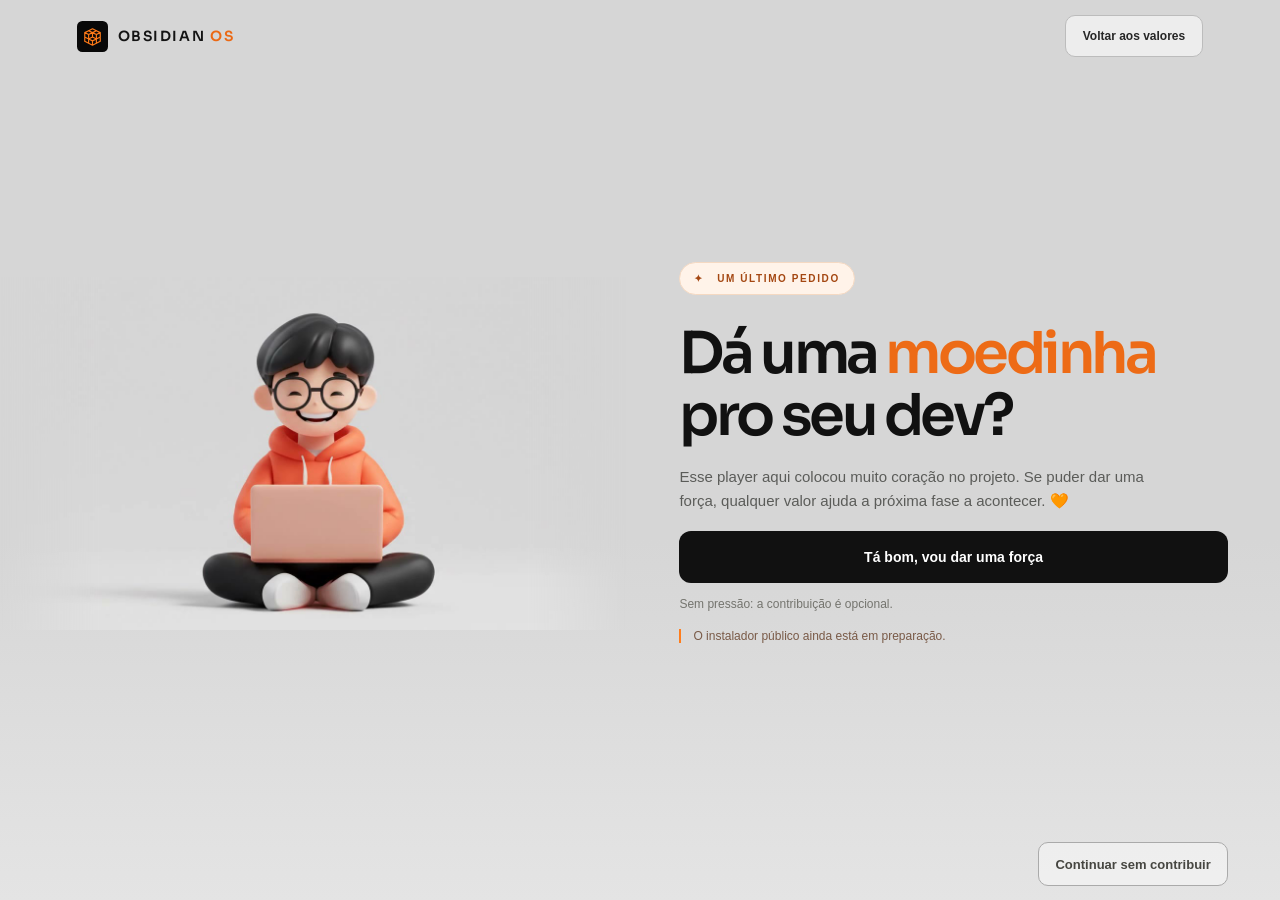
==== site-obsidian-os/moedinha.html @ eca244ea "Obsidian OS 1.0 (r3): instalador, site e documentacao" ====
<!doctype html><html lang="pt-BR"><head><meta charset="utf-8"><meta name="viewport" content="width=device-width,initial-scale=1"><meta name="theme-color" content="#000000"><meta name="description" content="Dê uma força ao projeto Obsidian OS ou continue para o download gratuito."><title>Uma moedinha pro dev? | Obsidian OS</title><link rel="icon" href="favicon.svg?v=obsidian-sete"><link rel="stylesheet" href="apoie.css"><script src="moedinha.js" defer></script></head><body class="coin-page"><header class="top"><a class="brand" href="index.html"><img class="brand-mark" src="favicon.svg?v=obsidian-sete" alt=""> OBSIDIAN <b>OS</b></a><a class="back" href="apoie.html#contribuir">Voltar aos valores</a></header><main class="coin-stage"><div class="weather-scene" aria-hidden="true"><canvas id="weather-canvas"></canvas><div class="rain-overlay"></div></div><section class="coin-layout"><div class="coin-copy"><p class="coin-badge">✦ &nbsp; UM ÚLTIMO PEDIDO</p><h1>Dá uma <em>moedinha</em><br>pro seu dev?</h1><p>Esse player aqui colocou muito coração no projeto. Se puder dar uma força, qualquer valor ajuda a próxima fase a acontecer. 🧡</p><div class="coin-actions"><a class="coin-support" href="apoie.html#contribuir">Tá bom, vou dar uma força</a></div><p class="coin-footnote">Sem pressão: a contribuição é opcional.</p><p class="coin-pending">O instalador público ainda está em preparação.</p></div><div class="coin-visual"><span class="coin-status" hidden>● PLAYER CODANDO</span><div class="video-frame"><video id="dev-video" muted playsinline preload="auto" poster="assets/dev-reacao-poster.jpg" aria-label="Personagem desenvolvedor reage à escolha de apoio"><source src="assets/dev-reacao.mp4" type="video/mp4"></video></div></div></section><a class="coin-continue coin-corner" href="baixar.html">Continuar sem contribuir</a></main><footer><a class="brand" href="index.html"><img class="brand-mark" src="favicon.svg?v=obsidian-sete" alt=""> OBSIDIAN <b>OS</b></a><p>Feito com código, café e uma boa dose de teimosia.</p></footer></body></html>
---- site-obsidian-os/apoie.css ----
@font-face{font-family:Sora;src:url('assets/Sora-SemiBold.ttf')}*{box-sizing:border-box}html{scroll-behavior:smooth}body{margin:0;background:#11100f;color:#f6f2eb;font-family:Arial,sans-serif}a{color:inherit;text-decoration:none}button,input{font:inherit}.top{height:82px;display:flex;align-items:center;justify-content:space-between;padding:0 6%;border-bottom:1px solid #ffffff20}.brand{font-family:Sora,sans-serif;font-size:14px;letter-spacing:.11em}.brand b{color:#bd8b65}.brand-mark{font-size:28px;color:#d2a37e;vertical-align:middle;margin-right:8px}.back{font-size:13px;color:#ccc0b6}.hero{min-height:690px;position:relative;display:flex;align-items:center;overflow:hidden}.hero-copy{padding:90px 0 100px 8%;position:relative;z-index:2;width:62%}.eyebrow{font-size:10px;font-weight:bold;letter-spacing:.2em;color:#d09b74}.eyebrow span{display:inline-block;width:7px;height:7px;background:#d09b74;border-radius:50%;margin-right:8px}.hero h1,.support h2,.closing h2{font-family:Sora,sans-serif;letter-spacing:-.065em;line-height:1.08;margin:28px 0;font-size:clamp(42px,5.3vw,76px)}em{font-style:normal;color:#d29a73}.intro{max-width:480px;color:#c4b9b0;line-height:1.75;font-size:16px}.button{margin-top:22px;display:inline-flex;background:#dda77f;color:#17110e;padding:19px 22px;gap:48px;font-weight:bold;font-size:13px}.button span{font-size:19px}.micro{font-size:9px;letter-spacing:.18em;color:#8c8077;margin-top:22px}.hero-image{position:absolute;inset:0 0 0 34%;background:linear-gradient(90deg,#11100f 0%,transparent 52%),linear-gradient(0deg,#11100f 0%,transparent 32%),url('assets/hero-liberte-console.png') center/cover no-repeat}.vertical{position:absolute;right:2%;bottom:50px;writing-mode:vertical-rl;color:#ac9d91;letter-spacing:.2em;font-size:9px}.ticker{background:#d5a17b;color:#231811;display:flex;gap:3vw;justify-content:center;align-items:center;white-space:nowrap;overflow:hidden;padding:17px;font-family:Sora,sans-serif;font-size:10px;letter-spacing:.12em}.ticker i{font-style:normal}.support{max-width:1300px;margin:auto;padding:140px 7%;display:grid;grid-template-columns:1fr 1.08fr;gap:9%;align-items:start}.support h2{font-size:clamp(42px,5vw,68px)}.support-copy>p:not(.eyebrow){color:#c4b9b0;max-width:410px;line-height:1.8}.aside{border-left:1px solid #b37b54;padding-left:20px;margin-top:45px;font-size:13px}.contribution{background:#201d1a;border:1px solid #ffffff14;padding:36px}.card-head{display:flex;justify-content:space-between}.card-head span:first-child{color:#bd967a;letter-spacing:.16em;font-size:9px}.card-head h3{font-family:Sora,sans-serif;font-size:19px;margin:12px 0 25px}.spark{font-size:28px;color:#d3a079}.amounts{display:grid;grid-template-columns:repeat(3,1fr);gap:9px}.amounts button{min-height:70px;border:1px solid #51463e;background:#292521;color:#f4eee8;cursor:pointer;font-weight:bold}.amounts button:hover,.amounts button.selected{border-color:#e4ae86;background:#3b2e26}.amounts small{display:block;font-size:8px;letter-spacing:.08em;color:#d9aa87;margin-top:6px}.contribution label{display:block;margin:27px 0 10px;font-size:12px;color:#d3cbc4}.input-wrap{display:flex;align-items:center;border:1px solid #51463e;background:#171513;padding:0 15px;color:#c7a890}.input-wrap input{background:transparent;border:0;outline:0;color:white;width:100%;padding:16px 12px}.input-wrap:focus-within{outline:2px solid #dfa980}.help,.payment-note{font-size:11px;color:#aa9c91;line-height:1.6}.checkout{width:100%;margin-top:16px;background:#a3795d;color:#211812;border:0;padding:18px;font-weight:bold;display:flex;justify-content:space-between}.payment-note{text-align:center;margin:16px 0 0}.closing{text-align:center;background:#1b1816;padding:120px 20px}.closing h2{font-size:clamp(38px,4.5vw,62px)}.closing>p:not(.eyebrow){max-width:500px;margin:0 auto;color:#c4b9b0;line-height:1.8}.closing a{display:inline-block;margin-top:35px;border-bottom:1px solid #d29a73;padding-bottom:10px;font-size:13px;font-weight:bold}.closing a span{margin-left:25px;color:#d29a73}footer{padding:35px 6%;display:flex;align-items:center;justify-content:space-between;gap:20px;color:#a99d93;font-size:12px}footer .brand{color:#f6f2eb}a:focus-visible,button:focus-visible{outline:2px solid #f0c39f;outline-offset:4px}@media(max-width:760px){.top{height:68px}.hero{min-height:auto;align-items:end}.hero-image{inset:0;height:420px;background:linear-gradient(0deg,#11100f 0%,transparent 65%),url('assets/hero-liberte-console.png') 63% center/cover}.hero-copy{padding:300px 6% 65px;width:100%}.hero h1{font-size:clamp(39px,10vw,60px)}.vertical{display:none}.ticker{justify-content:flex-start}.support{padding:85px 6%;grid-template-columns:1fr;gap:40px}.contribution{padding:24px 18px}.amounts{grid-template-columns:repeat(2,1fr)}.closing{padding:85px 6%}footer{align-items:flex-start;flex-direction:column}footer p{margin:0}}

/* A little side-scrolling world, drawn especially for the support section. */
.support{position:relative;isolation:isolate;max-width:none;overflow:hidden;padding:140px max(7%,calc((100% - 1120px)/2));gap:clamp(55px,7vw,110px);min-height:760px;align-items:center}.support-copy,.contribution{position:relative;z-index:2}.game-world{position:absolute;inset:0;z-index:-1;overflow:hidden;background:#438fc4}.game-sky{position:absolute;inset:0;background:linear-gradient(180deg,#397fad 0%,#6fb0c9 75%,#a8cfbd 100%)}.game-cloud{position:absolute;width:138px;height:32px;background:#e4f5ed;box-shadow:8px 8px 0 #c0e2d9;opacity:.76;image-rendering:pixelated}.game-cloud:before,.game-cloud:after{content:"";position:absolute;background:inherit}.game-cloud:before{width:50px;height:22px;left:23px;top:-20px}.game-cloud:after{width:43px;height:38px;left:67px;top:-29px}.cloud-one{left:9%;top:13%}.cloud-two{left:44%;top:24%;transform:scale(.65)}.cloud-three{right:6%;top:10%;transform:scale(.85)}.game-hill{position:absolute;bottom:48px;background:#4e9b69;clip-path:polygon(0 100%,8% 66%,18% 66%,18% 45%,27% 45%,27% 26%,39% 26%,39% 14%,53% 14%,53% 26%,65% 26%,65% 44%,75% 44%,75% 66%,86% 66%,100% 100%)}.hill-far{left:-7%;width:49%;height:260px;background:#7bb67d}.hill-near{left:8%;width:42%;height:190px;background:#3d8058}.hill-right{right:-7%;width:51%;height:280px;background:#57966b}.game-ground{position:absolute;bottom:0;left:0;right:0;height:66px;background:repeating-linear-gradient(90deg,#754b35 0 38px,#86583b 38px 40px,#754b35 40px 80px);border-top:13px solid #8cc45e;box-shadow:inset 0 8px 0 #a46e43}.coin-trail{position:absolute;top:12%;left:31%;display:flex;gap:17px;transform:rotate(-7deg)}.coin-trail span{width:25px;height:34px;background:#ffdb58;border:4px solid #bc7d29;box-shadow:inset 4px 0 #fff099,3px 4px 0 #986128;clip-path:polygon(20% 0,80% 0,100% 20%,100% 80%,80% 100%,20% 100%,0 80%,0 20%);animation:coin-float 2.5s ease-in-out infinite}.coin-trail span:nth-child(2){animation-delay:.15s}.coin-trail span:nth-child(3){animation-delay:.3s}.coin-trail span:nth-child(4){animation-delay:.45s}.coin-trail span:nth-child(5){animation-delay:.6s}.game-blocks{position:absolute;left:39%;bottom:115px;display:flex;gap:4px;transform:rotate(-3deg)}.game-blocks b{display:grid;place-items:center;width:53px;height:53px;background:#de9650;color:#fff0b7;border:5px solid #8c5839;box-shadow:inset 3px 3px #ffcc81,4px 5px #563d30;font:bold 27px Sora,sans-serif}.game-blocks b:nth-child(2){background:#f7c455}.support-copy .game-label{display:inline-block;background:#174d67;color:#ffe49b;padding:10px 13px;box-shadow:4px 4px #1c6480}.support h2{color:#fffdf1;text-shadow:4px 5px 0 #286987}.support h2 em{color:#ffdf72}.support-copy>p:not(.eyebrow){color:#123c4d;font-weight:600}.support-copy .aside{border-left:3px solid #f9d36c;background:#e5f3e4d9;padding:15px 18px;box-shadow:5px 5px #356c70;max-width:360px}.support-copy .game-caption{display:inline-flex!important;align-items:center;gap:10px;margin:18px 0 0;background:#173f4e;color:#fff2be!important;padding:10px 12px;font-size:10px;letter-spacing:.12em;box-shadow:4px 4px #326d6f}.game-caption span{color:#ffdc64;font-size:16px}.contribution{background:#201d1af5;border:2px solid #f4c070;box-shadow:9px 9px 0 #285b63,0 18px 55px #164b5d45}.contribution .amounts button{transition:transform .15s,border-color .15s,background .15s}.contribution .amounts button:hover{transform:translateY(-3px)}.contribution .amounts button.selected{border-color:#ffdb69;background:#5a412a;box-shadow:inset 0 -4px 0 #a56d37}.contribution .checkout{background:#f3c35d;color:#302114;cursor:pointer}.contribution .checkout:disabled{cursor:wait;opacity:.65}@keyframes coin-float{0%,100%{translate:0 0}50%{translate:0 -8px}}@media(max-width:760px){.support{padding:90px 6% 110px;gap:38px;min-height:0}.cloud-one{top:7%;left:3%;transform:scale(.65)}.cloud-two{top:18%;left:58%;transform:scale(.5)}.cloud-three{display:none}.coin-trail{top:3%;left:auto;right:8%;gap:8px;transform:scale(.7)}.game-blocks{left:auto;right:4%;bottom:72px;transform:scale(.7);transform-origin:right bottom}.hill-far,.hill-near,.hill-right{width:80%}.support-copy .aside{margin-top:26px}.contribution{box-shadow:6px 6px 0 #285b63}.game-ground{height:52px}}@media(prefers-reduced-motion:reduce){.coin-trail span{animation:none}.contribution .amounts button{transition:none}}

/* Obsidian arcade: piano black, orange and collectible power-up cards. */
body{background:#000}.top{background:#050505}.hero-image{background-image:linear-gradient(90deg,#000 0%,transparent 52%),linear-gradient(0deg,#000 0%,transparent 32%),url('assets/hero-liberte-console.png')}.hero{background:#000}.button,.checkout{background:#ff7900}.ticker{background:#ff7800;color:#160b00}.closing{background:#080808}.brand b,em,.eyebrow{color:#ff8a24}.support{min-height:850px;background:#000;grid-template-columns:.8fr 1.2fr}.game-world{background:#050505}.game-sky{background:radial-gradient(ellipse at 25% 65%,#4a1a08 0%,#180a05 23%,#050505 57%,#000 100%)}.game-cloud{opacity:.1;background:#ffad54;box-shadow:8px 8px #a34813}.game-hill{opacity:.4}.hill-far{background:#653011}.hill-near{background:#291209}.hill-right{background:#52200d}.game-ground{height:48px;background:repeating-linear-gradient(90deg,#14100e 0 39px,#2e190f 39px 41px);border-color:#f37317;box-shadow:0 -4px 30px #ff6a003d}.game-blocks{opacity:.65}.game-blocks b{background:#3b1e10;border-color:#e5792c;box-shadow:inset 3px 3px #a74c18,4px 5px #000;color:#ffd095}.game-blocks b:nth-child(2){background:#d75b0c}.coin-trail span{background:#ffb335;border-color:#e56d13;box-shadow:inset 4px 0 #ffe29a,3px 4px #65300c}.support-copy .game-label{border:1px solid #9d3c0a;border-radius:30px;background:#261008;color:#ffab5c;box-shadow:none}.support h2{color:#fff;text-shadow:none}.support h2 em{color:#ff7918}.support-copy>p:not(.eyebrow){color:#c2bbb6;font-weight:400}.support-copy .aside{background:#12100f;color:#e7d7ca!important;border-left:3px solid #ff7d1c;box-shadow:none;border-radius:0 12px 12px 0}.support-copy .game-caption{background:#211006;border:1px solid #70320e;border-radius:24px;color:#ffb969!important;box-shadow:none}.contribution{border:1px solid #3a302a;background:linear-gradient(145deg,#211e1c,#111 56%,#080808);border-radius:28px;padding:30px;box-shadow:0 24px 75px #000,0 0 0 6px #ffffff05}.card-head{align-items:center}.card-head span:first-child{color:#ff9a4c}.card-head h3{margin:10px 0 22px;color:#fff}.spark{color:#ff7b17}.amounts{gap:10px}.contribution .amounts button{position:relative;display:flex;align-items:flex-start;justify-content:flex-end;flex-direction:column;overflow:hidden;min-height:150px;padding:14px;border-radius:16px;border:1px solid #ffffff22;text-align:left;background:linear-gradient(150deg,#32241b,#1f1916 64%,#100e0d);box-shadow:inset 0 1px #ffffff20;transition:transform .18s,border-color .18s,box-shadow .18s}.contribution .amounts button:before{content:"";position:absolute;width:75px;height:75px;right:-20px;top:-18px;border:1px solid #ffab6c55;border-radius:50%;box-shadow:0 0 0 14px #ff91000a,0 0 0 28px #ff910008}.contribution .amounts button:nth-child(2){background:linear-gradient(145deg,#6d270d,#2b160d)}.contribution .amounts button:nth-child(3){background:linear-gradient(145deg,#ff8f24,#c74308)}.contribution .amounts button:nth-child(4){background:linear-gradient(145deg,#8d3f0e,#2d1a0e)}.contribution .amounts button:nth-child(5){background:linear-gradient(145deg,#683117,#241611)}.contribution .amounts button:nth-child(6){background:linear-gradient(145deg,#3d2c1b,#18110b)}.contribution .amounts button:hover{transform:translateY(-5px);border-color:#ffab66}.contribution .amounts button.selected{border:2px solid #ffe3b3;box-shadow:0 0 0 2px #ff7900,0 7px 22px #ff6b003b,inset 0 1px #fff6}.level-icon{display:grid;place-items:center;width:37px;height:37px;margin-bottom:auto;border-radius:12px;color:#ffb047;background:#0d0b0aaa;font-size:20px}.level-name{font-size:9px;letter-spacing:.14em;color:#ffd5ab;margin:12px 0 5px}.amounts strong{font-family:Sora,sans-serif;font-size:16px;letter-spacing:-.03em;color:#fff}.amounts small{font-size:8px;letter-spacing:.09em;color:#ffc49b;margin-top:5px}.contribution label{color:#e9ddd4}.input-wrap{border-radius:12px;background:#070707;border-color:#58453a}.contribution .checkout{border-radius:12px;background:#ff780d;color:#160900;font-size:14px}.payment-note{color:#baa99e}.closing em{color:#ff7918}@media(max-width:760px){.hero-image{background-image:linear-gradient(0deg,#000 0%,transparent 65%),url('assets/hero-liberte-console.png')}.support{padding:80px 6% 90px}.contribution{padding:20px 15px;border-radius:22px}.contribution .amounts button{min-height:135px;padding:12px}.game-hill{opacity:.3}.game-blocks{bottom:47px}.support-copy .aside{max-width:100%}}@media(prefers-reduced-motion:reduce){.contribution .amounts button{transition:none}}
.free-download{display:flex;align-items:center;justify-content:space-between;margin-top:15px;padding:16px 18px;border:1px solid #594237;border-radius:12px;color:#f7e2d1;font-weight:bold;font-size:13px}.free-download:hover{border-color:#ff8a24;background:#ff8a2410}.free-note{text-align:center;color:#aa9c91;font-size:11px;margin:9px 0 0}.download-page{min-height:calc(100vh - 150px);display:grid;place-items:center;padding:80px 6%;background:radial-gradient(circle at 50% 30%,#321406,#000 56%)}.download-panel{max-width:680px;width:100%;padding:clamp(28px,6vw,60px);background:#121110;border:1px solid #543523;border-radius:24px;box-shadow:0 25px 80px #000}.download-panel h1{font:clamp(35px,6vw,59px)/1.1 Sora,sans-serif;letter-spacing:-.05em}.download-panel>p:not(.eyebrow){color:#cbbfb5;line-height:1.7}.download-panel .button{border:0}.download-panel .button[aria-disabled=true]{background:#50362a;color:#d0b8a9;cursor:not-allowed}.release-details{font-size:12px;overflow-wrap:anywhere}.verification{padding:12px 15px;border-left:3px solid #ff7918;background:#271408;border-radius:0 9px 9px 0}
.release-warning{max-width:460px;color:#ffd5b1;background:#2b160b;border-left:3px solid #ff8a24;padding:12px 15px;font-size:12px;line-height:1.6}.release-warning[hidden]{display:none}
.coin-dialog{position:fixed;margin:auto;width:min(440px,calc(100% - 32px));max-height:calc(100dvh - 32px);overflow:auto;background:radial-gradient(circle at 50% 27%,#48200a,#17100c 48%,#080808 100%);color:#fff;border:1px solid #864118;border-radius:28px;padding:0;box-shadow:0 30px 100px #000b,0 0 0 6px #ffffff0a}.coin-dialog::backdrop{background:#000c;backdrop-filter:blur(5px)}.coin-dialog-inner{text-align:center;padding:24px 32px 26px}.coin-close{position:absolute;top:14px;right:15px;display:grid;place-items:center;width:34px;height:34px;background:#ffffff0c;border:1px solid #ffffff26;border-radius:50%;color:#f2d7c0;font-size:23px;cursor:pointer}.coin-kicker{color:#ffab62;letter-spacing:.18em;font-size:9px;font-weight:bold}.mascot-art{max-width:205px;height:150px;margin:0 auto}.mascot-art svg{width:100%;height:100%}.coin-dialog h2{font:clamp(26px,5vw,35px)/1.1 Sora,sans-serif;letter-spacing:-.045em;margin:10px 0 15px}.coin-dialog h2 em{color:#ff831d}.coin-dialog #coin-description{font-size:14px;line-height:1.65;color:#d5c6bb;margin:0 auto 23px;max-width:340px}.coin-support{display:flex;justify-content:space-between;width:100%;padding:16px 18px;border:0;border-radius:12px;background:#ff7a11;color:#1b0b00;font-size:14px;font-weight:bold;cursor:pointer}.coin-support:hover{background:#ff9a46}.coin-continue{display:block;margin:17px auto 0;width:fit-content;color:#e6d9d0;font-size:13px;text-decoration:underline;text-underline-offset:4px}.coin-footnote{margin:10px 0 0;font-size:11px;color:#a7968b}@media(max-height:650px){.coin-dialog-inner{padding-top:18px}.mascot-art{height:100px}.coin-dialog h2{font-size:26px}.coin-dialog #coin-description{margin-bottom:14px}}
.face-happy,.extra-tear{opacity:0;transition:opacity .18s ease}.face-sad{opacity:1;transition:opacity .18s ease}.coin-dialog[data-mood="happy"] .face-sad{opacity:0}.coin-dialog[data-mood="happy"] .face-happy{opacity:1}.coin-dialog[data-mood="happy"] .mascot-art svg{animation:mascot-happy .55s ease-in-out infinite alternate}.coin-dialog[data-mood="cry"] .extra-tear{opacity:1}.coin-dialog[data-mood="cry"] .tear,.coin-dialog[data-mood="cry"] .extra-tear{animation:mascot-cry .65s ease-in-out infinite alternate}.coin-dialog[data-mood="cry"] .mascot-art svg{animation:mascot-sad .65s ease-in-out infinite alternate}@keyframes mascot-happy{to{transform:translateY(-7px) rotate(3deg)}}@keyframes mascot-sad{to{transform:translateY(3px) rotate(-2deg)}}@keyframes mascot-cry{to{transform:translateY(5px);opacity:.55}}@media(prefers-reduced-motion:reduce){.face-happy,.face-sad,.extra-tear{transition:none}.coin-dialog[data-mood] .mascot-art svg,.coin-dialog[data-mood] .tear,.coin-dialog[data-mood] .extra-tear{animation:none}}
.coin-page{background:#000}.coin-stage{min-height:calc(100vh - 150px);display:flex;align-items:center;padding:65px 7%;background:radial-gradient(ellipse at 74% 50%,#331406 0%,#0c0603 32%,#000 68%)}.coin-layout{width:min(1200px,100%);margin:auto;display:grid;grid-template-columns:1fr 1.12fr;align-items:center;gap:clamp(40px,7vw,105px)}.coin-badge{display:inline-block;border:1px solid #70320e;border-radius:50px;padding:10px 14px;color:#ffab62;background:#211006;font-size:10px;letter-spacing:.16em;font-weight:bold}.coin-copy h1{font:clamp(45px,5.6vw,78px)/1.08 Sora,sans-serif;letter-spacing:-.06em;margin:25px 0}.coin-copy h1 em{color:#ff7918}.coin-copy>p:not(.coin-badge):not(.coin-footnote):not(.coin-pending){max-width:465px;color:#cec2b8;line-height:1.75;font-size:16px}.coin-actions{max-width:430px;margin-top:32px}.coin-actions .coin-support{align-items:center}.coin-actions .coin-continue{display:flex;justify-content:space-between;width:100%;margin:12px 0 0;padding:15px 18px;text-decoration:none;border:1px solid #564034;border-radius:12px}.coin-actions .coin-continue:hover{border-color:#ff8a24;background:#ff8a2412}.coin-copy .coin-footnote{font-size:12px;color:#ab9c90;margin-top:14px}.coin-pending{font-size:12px;color:#ffc99f;border-left:2px solid #ff7d1c;padding-left:12px;margin-top:26px}.coin-visual{background:linear-gradient(145deg,#252220,#0b0a09);padding:13px;border:1px solid #49342a;border-radius:25px;box-shadow:0 25px 100px #000,0 0 80px #ff72000b}.coin-visual-top,.coin-visual-bottom{display:flex;justify-content:space-between;gap:15px;color:#c9a993;font-size:9px;letter-spacing:.14em;font-weight:bold;padding:11px 9px 16px}.coin-status{color:#ff9d48;text-align:right}.video-frame{overflow:hidden;border-radius:14px;background:#d5d5d5;aspect-ratio:16/9}.video-frame video{display:block;width:100%;height:100%;object-fit:cover}.coin-visual-bottom{padding:16px 9px 9px;color:#987b69}@media(max-width:760px){.coin-stage{padding:50px 6% 75px}.coin-layout{grid-template-columns:1fr;gap:35px}.coin-copy h1{font-size:clamp(44px,11vw,62px)}.coin-visual{grid-row:1}.coin-visual-top,.coin-visual-bottom{font-size:8px}.coin-actions{max-width:none}}
.coin-stage{position:relative;padding-bottom:120px}.coin-corner{position:absolute;right:clamp(24px,4vw,70px);bottom:32px;display:flex;align-items:center;gap:18px;margin:0;padding:12px 16px;color:#ded2ca;font-size:13px;text-decoration:underline;text-underline-offset:4px;border-radius:10px}.coin-corner:hover,.coin-corner:focus-visible{color:#fff;background:#211006}.coin-corner span{color:#ff8a24}@media(max-width:760px){.coin-stage{padding-bottom:115px}.coin-corner{right:6%;bottom:30px}}
.coin-stage{isolation:isolate;background:linear-gradient(#91ddf2 0%,#beecc8 58%,#76be68 100%);overflow:hidden}.weather-scene{position:absolute;inset:0;z-index:-1;pointer-events:none}.weather-scene canvas{width:100%;height:100%;display:block}.coin-layout,.coin-corner{z-index:1}.coin-copy{background:rgba(8,13,15,.84);padding:clamp(24px,3vw,42px);border-radius:24px;border:1px solid #ffffff29;box-shadow:0 22px 65px #243b3433;backdrop-filter:blur(7px)}.coin-corner{background:#0b1919d9;border:1px solid #ffffff42;color:#fff;box-shadow:0 8px 24px #16462944}.coin-corner:hover,.coin-corner:focus-visible{background:#152b29}.coin-pending{color:#ffd4b1}@media(max-width:760px){.coin-copy{padding:24px}.coin-corner{background:#0b1919ed}.coin-stage{align-items:flex-start}}
.coin-page{--storm:0}.weather-scene canvas{filter:brightness(calc(1 - var(--storm)*.42)) saturate(calc(1 - var(--storm)*.38));transition:filter .6s ease}.rain-overlay{position:absolute;inset:-50%;pointer-events:none;opacity:calc(var(--storm)*.72);background:repeating-linear-gradient(105deg,transparent 0 33px,#d4edfa99 34px 35px,transparent 36px 65px);background-size:100% 100%;animation:rain-fall 1s linear infinite;transition:opacity .6s ease}@keyframes rain-fall{to{transform:translateY(55px)}}@media(prefers-reduced-motion:reduce){.rain-overlay{animation:none}.weather-scene canvas,.rain-overlay{transition:none}}
@media(min-width:761px) and (min-height:600px){.coin-page{height:100svh;overflow:hidden}.coin-page .top{height:72px}.coin-page>footer{display:none}.coin-stage{height:calc(100svh - 72px);min-height:0;padding:clamp(18px,3vh,36px) clamp(32px,5vw,80px) 72px}.coin-layout{max-width:1200px;grid-template-columns:minmax(0,.95fr) minmax(0,1.05fr);gap:clamp(28px,5vw,80px);max-height:100%}.coin-copy{padding:clamp(20px,3vh,34px)}.coin-copy h1{font-size:clamp(38px,min(5vw,8vh),68px);margin:clamp(12px,2vh,22px) 0}.coin-copy>p:not(.coin-badge):not(.coin-footnote):not(.coin-pending){font-size:clamp(13px,1.7vh,16px);line-height:1.6}.coin-actions{margin-top:clamp(14px,2vh,24px)}.coin-pending{margin-top:clamp(12px,2vh,22px)}.coin-visual{max-width:min(100%,calc((100svh - 230px)*1.78));justify-self:center;width:100%}.coin-corner{bottom:18px}}
/* Two-panel composition: playful world on the left, clean choices on the right. */
.coin-page{background:#fff;color:#181815}.coin-page .top{background:#fff;border-bottom:0;color:#141414}.coin-page .brand b{color:#eb6813}.coin-page .back{color:#555}.coin-stage{background:#fff;padding:0 0 70px;min-height:calc(100svh - 72px);align-items:stretch}.weather-scene{inset:0 51% 0 0;border-radius:0 25px 25px 0;overflow:hidden;background:#91ddf2}.coin-layout{width:100%;max-width:none;grid-template-columns:49% 51%;gap:0;align-items:center}.coin-visual{grid-column:1;grid-row:1;justify-self:center;width:min(82%,650px);max-width:650px;padding:10px;background:rgba(255,255,255,.82);border:1px solid #ffffffa8;border-radius:22px;box-shadow:0 24px 70px #1655473d;backdrop-filter:blur(4px)}.coin-visual-top,.coin-visual-bottom{color:#284d49}.coin-status{color:#c65a13}.coin-copy{grid-column:2;grid-row:1;width:min(76%,510px);justify-self:center;background:none;color:#141414;border:0;box-shadow:none;backdrop-filter:none;padding:24px}.coin-copy h1{color:#111;font-size:clamp(43px,4.5vw,70px);line-height:1.08}.coin-copy h1 em{color:#ed6b16}.coin-copy>p:not(.coin-badge):not(.coin-footnote):not(.coin-pending){color:#5b5c59;font-size:15px}.coin-badge{background:#fff3e9;border-color:#f5d9c2;color:#a44712}.coin-copy .coin-footnote{color:#74746e}.coin-pending{color:#795a47}.coin-actions .coin-support{background:#111;color:#fff;max-width:100%;padding:17px 19px}.coin-actions .coin-support:hover{background:#ed6b16;color:#fff}.coin-corner{right:clamp(25px,4vw,70px);background:transparent;color:#464641;border:1px solid #dededb;box-shadow:none;text-decoration:none}.coin-corner:hover,.coin-corner:focus-visible{background:#f9f1eb;color:#111;border-color:#ed9c64}.coin-corner span{color:#d15b10}.coin-stage .rain-overlay{border-radius:0 25px 25px 0}.coin-page>footer{background:#fff;color:#555}.coin-page>footer .brand{color:#111}@media(min-width:761px) and (min-height:600px){.coin-stage{height:calc(100svh - 72px);padding:0 0 65px}.coin-layout{max-width:none;grid-template-columns:49% 51%;gap:0}.coin-copy{width:min(78%,510px);padding:clamp(18px,3vh,32px)}.coin-copy h1{font-size:clamp(37px,min(4.5vw,7vh),65px);margin:clamp(10px,2vh,22px) 0}.coin-visual{max-width:min(82%,calc((100svh - 230px)*1.78));width:82%}.coin-corner{bottom:14px}}@media(max-width:760px){.coin-stage{display:block;padding:0 18px 100px}.weather-scene{inset:0 0 auto;height:320px;border-radius:0 0 22px 22px}.coin-layout{display:flex;flex-direction:column;gap:0}.coin-visual{margin-top:28px;width:min(94%,520px);max-width:520px}.coin-copy{width:min(100%,520px);padding:30px 8px 10px}.coin-copy h1{font-size:clamp(40px,10vw,58px)}.coin-corner{right:18px;bottom:25px;background:#fff}.coin-page>footer{padding:24px 6%}}
@media(max-width:760px){.coin-visual{order:-1}.coin-copy{order:0}}
/* Keep the developer and the weather together in one visual panel. */
.weather-scene .dev-in-world{position:absolute;inset:0;width:100%;height:100%;object-fit:cover;object-position:center center;mix-blend-mode:multiply;pointer-events:none}.weather-scene .rain-overlay{z-index:2}.coin-layout{grid-template-columns:49% 51%}.coin-copy{grid-column:2}.coin-visual{display:none}@media(max-width:760px){.coin-stage{padding-top:0}.weather-scene{position:relative;inset:auto;height:clamp(310px,100vw,430px);width:100%;margin:0;border-radius:0 0 22px 22px}.coin-layout{display:block}.coin-copy{margin:0 auto}.coin-corner{bottom:25px}}
/* Landscape spans the page; the original video remains in a rounded window. */
.coin-stage{background:linear-gradient(#91ddf2 0%,#beecc8 58%,#76be68 100%)}.weather-scene{inset:0;border-radius:0;background:#91ddf2}.coin-visual{display:block;grid-column:1;grid-row:1;position:relative;width:min(85%,650px);padding:0;background:#d5d5d5;border:0;border-radius:24px;overflow:hidden;box-shadow:0 22px 75px #214e3b4a;backdrop-filter:none}.coin-visual .video-frame{aspect-ratio:16/9;border-radius:24px;background:#d5d5d5}.coin-visual .video-frame video{object-fit:contain}.coin-copy{background:#fffffff0;border:1px solid #ffffffac;border-radius:24px;box-shadow:0 18px 65px #24533d26;backdrop-filter:blur(10px)}.coin-corner{background:#fffffff0;border-color:#d6d8d0}.coin-corner:hover,.coin-corner:focus-visible{background:#fff}.coin-stage .rain-overlay{border-radius:0}@media(min-width:761px) and (min-height:600px){.coin-visual{width:85%;max-width:min(85%,calc((100svh - 200px)*1.78))}}@media(max-width:760px){.weather-scene{position:absolute;inset:0;width:auto;height:auto;margin:0;border-radius:0}.coin-visual{display:block;order:-1;width:min(100%,520px);margin:28px auto 0}.coin-copy{width:min(100%,520px);margin:26px auto 0;padding:24px}.coin-corner{background:#fff}}
.coin-page .top{position:absolute;top:0;left:0;right:0;z-index:3;background:#ffffffdf;backdrop-filter:blur(8px)}.coin-stage{min-height:100svh;padding-top:72px}@media(min-width:761px) and (min-height:600px){.coin-stage{height:100svh;min-height:0;padding-top:72px}}@media(max-width:760px){.coin-stage{padding-top:72px}}
/* A continuous studio backdrop matched to the source video. */
.coin-page{background:#d6d6d6}.coin-page .top{background:transparent;backdrop-filter:none}.coin-stage{background:linear-gradient(180deg,#d6d6d6 0%,#d6d6d6 60%,#e4e4e4 100%)}.weather-scene{display:none}.coin-visual{background:transparent;border:0;border-radius:0;box-shadow:none;overflow:visible;width:min(100%,720px);max-width:none}.coin-visual .video-frame{background:transparent;border-radius:0;overflow:visible;mask-image:linear-gradient(to right,transparent 0%,#000 16%,#000 84%,transparent 100%);-webkit-mask-image:linear-gradient(to right,transparent 0%,#000 16%,#000 84%,transparent 100%)}.coin-visual .video-frame video{object-fit:contain}.coin-copy{background:transparent;border:0;box-shadow:none;backdrop-filter:none}.coin-corner{background:#ffffff66;border-color:#aaa}.coin-page>footer{background:#e4e4e4}@media(min-width:761px) and (min-height:600px){.coin-visual{width:100%;max-width:min(100%,calc((100svh - 160px)*1.78))}}@media(max-width:760px){.coin-page .top{background:#d6d6d6e8}.coin-stage{padding-top:72px}.coin-visual{width:100%;max-width:600px;margin:16px auto 0}.coin-copy{background:transparent;border:0;box-shadow:none}.coin-corner{background:#ffffffb8}}
/* Align the text and both choices to a shared right-hand column. */
@media(min-width:761px){.coin-copy{width:min(84%,550px);padding:0}.coin-actions{max-width:none}.coin-corner{right:max(3vw,calc(25.5% - min(21.42vw,275px)))} }
@media(min-width:761px) and (min-height:600px){.coin-copy{width:min(84%,550px);padding:0}}
/* Consistent Obsidian branding and clear button treatments. */
.brand{display:inline-flex;align-items:center;gap:0;white-space:nowrap}.brand-mark{display:block;width:31px;height:31px;object-fit:contain;margin:0 10px 0 0;flex:none}.brand b{margin-left:5px}.top .back,.download-panel .back,.footer-button{display:inline-flex;align-items:center;justify-content:center;min-height:42px;padding:11px 17px;border-radius:10px;border:1px solid #514137;background:#1d1916;color:#f3e9e0;font-size:12px;font-weight:bold;text-decoration:none;transition:background .15s,border-color .15s}.top .back:hover,.download-panel .back:hover,.footer-button:hover{background:#33231a;border-color:#ff8a24}.coin-page .top .back{background:#ededed;border-color:#bcbcbc;color:#262626}.coin-page .top .back:hover{background:#fff;border-color:#777}.button,.checkout,.free-download,.coin-support,.coin-corner{justify-content:center;text-align:center}.closing .footer-button{display:inline-flex;border:1px solid #83522f;padding:14px 20px;color:#ffca9d}.footer .footer-button,footer .footer-button{margin:0}.coin-corner{min-height:44px;font-weight:bold}.coin-support{min-height:52px}.download-panel .back{margin-top:12px}.download-panel .button{gap:0}@media(max-width:760px){.brand-mark{width:28px;height:28px}.top .back{padding:9px 12px;min-height:39px}.coin-page .top .back{font-size:11px}}
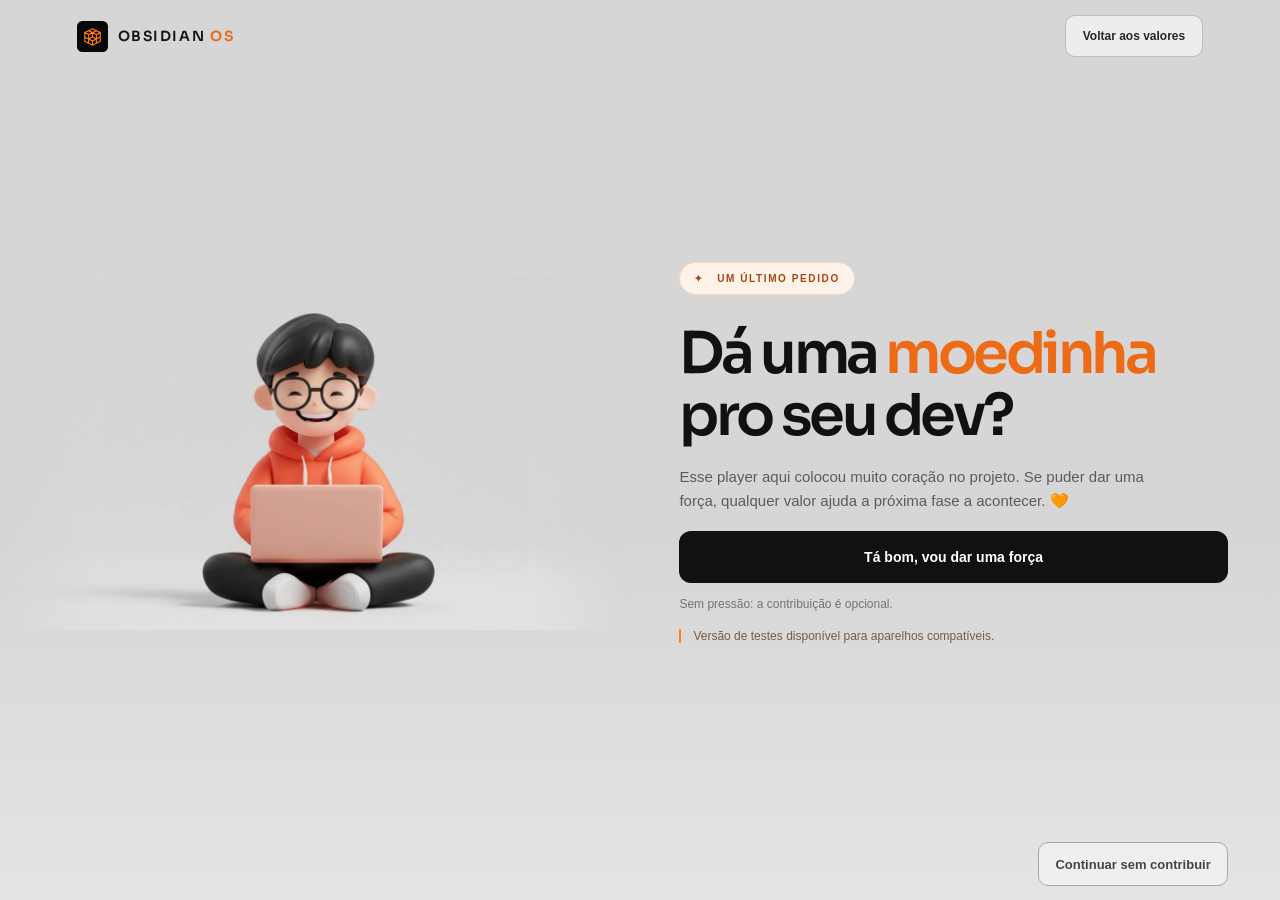
==== commit 2136831d: "Site: pagina de documentacao (compatibilidade, formatos e antes de doar/baixar)" ====
--- a/site-obsidian-os/moedinha.html
+++ b/site-obsidian-os/moedinha.html
@@ -1 +1 @@
-<!doctype html><html lang="pt-BR"><head><meta charset="utf-8"><meta name="viewport" content="width=device-width,initial-scale=1"><meta name="theme-color" content="#000000"><meta name="description" content="Dê uma força ao projeto Obsidian OS ou continue para o download gratuito."><title>Uma moedinha pro dev? | Obsidian OS</title><link rel="icon" href="favicon.svg?v=obsidian-sete"><link rel="stylesheet" href="apoie.css"><script src="moedinha.js" defer></script></head><body class="coin-page"><header class="top"><a class="brand" href="index.html"><img class="brand-mark" src="favicon.svg?v=obsidian-sete" alt=""> OBSIDIAN <b>OS</b></a><a class="back" href="apoie.html#contribuir">Voltar aos valores</a></header><main class="coin-stage"><div class="weather-scene" aria-hidden="true"><canvas id="weather-canvas"></canvas><div class="rain-overlay"></div></div><section class="coin-layout"><div class="coin-copy"><p class="coin-badge">✦ &nbsp; UM ÚLTIMO PEDIDO</p><h1>Dá uma <em>moedinha</em><br>pro seu dev?</h1><p>Esse player aqui colocou muito coração no projeto. Se puder dar uma força, qualquer valor ajuda a próxima fase a acontecer. 🧡</p><div class="coin-actions"><a class="coin-support" href="apoie.html#contribuir">Tá bom, vou dar uma força</a></div><p class="coin-footnote">Sem pressão: a contribuição é opcional.</p><p class="coin-pending">O instalador público ainda está em preparação.</p></div><div class="coin-visual"><span class="coin-status" hidden>● PLAYER CODANDO</span><div class="video-frame"><video id="dev-video" muted playsinline preload="auto" poster="assets/dev-reacao-poster.jpg" aria-label="Personagem desenvolvedor reage à escolha de apoio"><source src="assets/dev-reacao.mp4" type="video/mp4"></video></div></div></section><a class="coin-continue coin-corner" href="baixar.html">Continuar sem contribuir</a></main><footer><a class="brand" href="index.html"><img class="brand-mark" src="favicon.svg?v=obsidian-sete" alt=""> OBSIDIAN <b>OS</b></a><p>Feito com código, café e uma boa dose de teimosia.</p></footer></body></html>
+<!doctype html><html lang="pt-BR"><head><meta charset="utf-8"><meta name="viewport" content="width=device-width,initial-scale=1"><meta name="theme-color" content="#000000"><meta name="description" content="Dê uma força ao projeto Obsidian OS ou continue para o download gratuito."><title>Uma moedinha pro dev? | Obsidian OS</title><link rel="icon" href="favicon.svg?v=obsidian-sete"><link rel="stylesheet" href="apoie.css"><script src="moedinha.js" defer></script></head><body class="coin-page"><header class="top"><a class="brand" href="index.html"><img class="brand-mark" src="favicon.svg?v=obsidian-sete" alt=""> OBSIDIAN <b>OS</b></a><a class="back" href="apoie.html#contribuir">Voltar aos valores</a></header><main class="coin-stage"><div class="weather-scene" aria-hidden="true"><canvas id="weather-canvas"></canvas><div class="rain-overlay"></div></div><section class="coin-layout"><div class="coin-copy"><p class="coin-badge">✦ &nbsp; UM ÚLTIMO PEDIDO</p><h1>Dá uma <em>moedinha</em><br>pro seu dev?</h1><p>Esse player aqui colocou muito coração no projeto. Se puder dar uma força, qualquer valor ajuda a próxima fase a acontecer. 🧡</p><div class="coin-actions"><a class="coin-support" href="apoie.html#contribuir">Tá bom, vou dar uma força</a></div><p class="coin-footnote">Sem pressão: a contribuição é opcional.</p><p class="coin-pending">Versão de testes disponível para aparelhos compatíveis.</p></div><div class="coin-visual"><span class="coin-status" hidden>● PLAYER CODANDO</span><div class="video-frame"><video id="dev-video" muted playsinline preload="auto" poster="assets/dev-reacao-poster.jpg" aria-label="Personagem desenvolvedor reage à escolha de apoio"><source src="assets/dev-reacao.mp4" type="video/mp4"></video></div></div></section><a class="coin-continue coin-corner" href="baixar.html">Continuar sem contribuir</a></main><footer><a class="brand" href="index.html"><img class="brand-mark" src="favicon.svg?v=obsidian-sete" alt=""> OBSIDIAN <b>OS</b></a><p>Feito com código, café e uma boa dose de teimosia.</p></footer></body></html>
